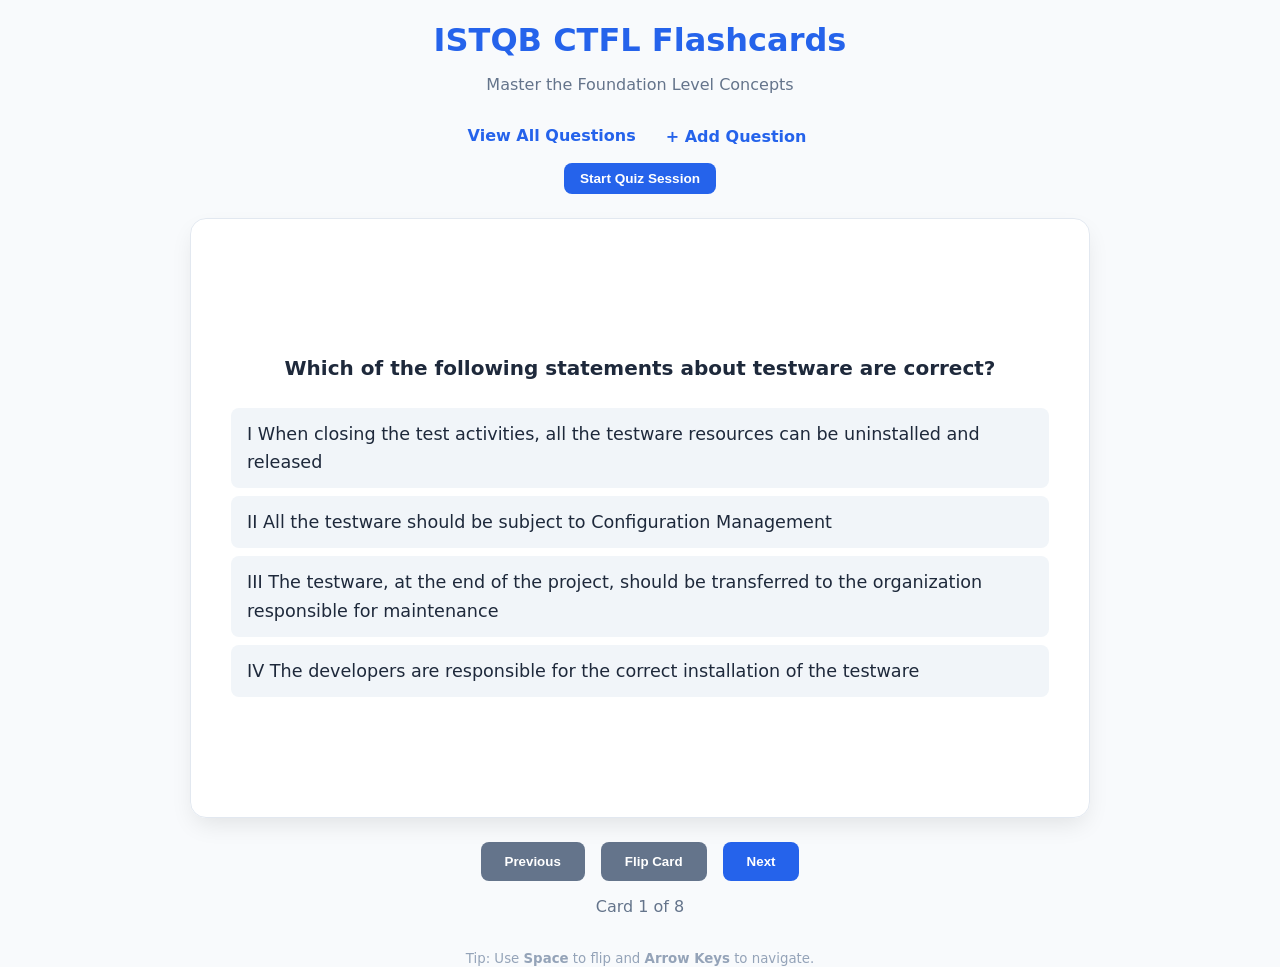
==== index.html @ 3ac11bac "Initial commit" ====
<!DOCTYPE html>
<html lang="en">
<head>
    <meta charset="UTF-8">
    <meta name="viewport" content="width=device-width, initial-scale=1.0">
    <title>ISTQB CTFL Exam Prep</title>
    <link rel="stylesheet" href="style.css">
</head>
<body>

    <main class="app-container">
        <header>
            <h1>ISTQB CTFL Flashcards</h1>
            <p>Master the Foundation Level Concepts</p>
            <nav id="mainNav" style="display: flex; gap: 1.5rem; justify-content: center; font-weight: 600; margin-bottom: 1rem;">
                <a href="list.html" style="color: var(--primary); text-decoration: none;">View All Questions</a>
                <button id="openAdminBtn" style="background: none; border: none; color: var(--primary); font-weight: 600; cursor: pointer; font-size: inherit; font-family: inherit;">+ Add Question</button>
            </nav>
            <div style="margin-bottom: 1.5rem;">
                <button id="startQuizBtn" class="btn primary" style="font-size: 0.85rem; padding: 0.5rem 1rem;">Start Quiz Session</button>
            </div>
        </header>
        
        <section class="flashcard-section">
            <div class="card-viewport" id="cardContainer">
                <div class="card" id="flashcard">
                    <!-- Front Side -->
                    <div class="card-face card-front" id="cardFront"></div>
                    <!-- Back Side -->
                    <div class="card-face card-back" id="cardBack"></div>
                </div>
            </div>

            <div class="navigation-controls">
                <button id="prevBtn" class="btn secondary">Previous</button>
                <button id="flipBtn" class="btn secondary">Flip Card</button>
                <button id="nextBtn" class="btn primary">Next</button>
            </div>

            <div class="status-info">
                <span id="counter">Loading cards...</span>
            </div>
        </section>

        <footer>
            <small>Tip: Use <b>Space</b> to flip and <b>Arrow Keys</b> to navigate.</small>
        </footer>
    </main>

    <!-- Modal for Admin Form -->
    <div id="modalOverlay" class="modal-overlay">
        <!-- Add Question Form Content -->
        <div id="adminModal" class="modal-container" style="display: none;">
            <div class="modal-header">
                <h2>Add New Question</h2>
                <button class="close-modal btn secondary" style="padding: 0.5rem;">&times;</button>
            </div>
            <div class="modal-body">
                <div class="form-group">
                    <label>Question Text</label>
                    <textarea id="qInput" rows="3" placeholder="Enter the question..."></textarea>
                </div>
                <div class="form-group">
                    <label>Options</label>
                    <div id="optionsContainer">
                        <input type="text" class="opt-input" placeholder="Option A">
                        <input type="text" class="opt-input" placeholder="Option B">
                    </div>
                    <button type="button" id="addOptBtn" class="btn secondary" style="padding: 0.4rem 1rem; font-size: 0.8rem;">+ Add Option</button>
                </div>
                <div class="form-group">
                    <label>Correct Answer</label>
                    <input type="text" id="aInput" placeholder="e.g. B (Test Implementation)">
                </div>
                <div class="form-group">
                    <label>Explanation</label>
                    <textarea id="eInput" rows="4" placeholder="Enter the explanation..."></textarea>
                </div>
                <div id="outputArea" style="display:none; margin-top: 1rem;">
                    <label style="font-weight: 600;">Copy this into your questions.json:</label>
                    <div class="json-output" id="jsonResult"></div>
                </div>
            </div>
            <div class="modal-footer">
                <button class="close-modal btn secondary">Cancel</button>
                <button id="generateBtn" class="btn primary">Generate JSON</button>
                <button id="downloadFullBtn" class="btn secondary" style="display: none;">Download questions.json</button>
            </div>
        </div>

        <!-- Shuffle Confirmation Content -->
        <div id="shuffleModal" class="modal-container" style="display: none; max-width: 450px;">
            <div class="modal-header">
                <h2>Start Quiz Session?</h2>
            </div>
            <div class="modal-body">
                <p>This will shuffle the questions and enter <strong>Focus Mode</strong>. Navigation links will be hidden until you end the session.</p>
                <div class="form-group" style="margin-top: 1rem;">
                    <label for="quizItemCount">Number of items to take:</label>
                    <input type="number" id="quizItemCount" min="1" placeholder="Enter number of items">
                    <small id="itemCountError" style="color: #dc2626; display: none; margin-top: 0.25rem; font-weight: 500;"></small>
                </div>
            </div>
            <div class="modal-footer">
                <button id="cancelShuffle" class="btn secondary">Cancel</button>
                <button id="confirmShuffle" class="btn primary">Start Quiz</button>
            </div>
        </div>

        <!-- Quiz/Shuffle Mode Modal -->
        <div id="quizModal" class="modal-container" style="display: none; max-width: 850px;">
            <div class="modal-header">
                <h2>Focus Mode: Shuffled Session</h2>
                <button id="endSessionBtn" class="btn secondary" style="font-size: 0.8rem;">End Session</button>
            </div>
            <div class="modal-body" id="quizModalBody">
                <!-- Question area or Results will be injected here -->
                <div id="quizActiveArea"></div>
            </div>
            <div class="modal-footer">
                <div class="navigation-controls" style="width: 100%; margin-bottom: 0.5rem; justify-content: space-between;">
                    <span id="modalCounter" class="status-info">Loading...</span>
                    <div style="display: flex; gap: 0.5rem;">
                        <button id="modalFlipBtn" class="btn secondary hidden">View Explanation</button>
                        <button id="submitBtn" class="btn primary hidden" disabled>Submit Answer</button>
                    </div>
                </div>
            </div>
        </div>
    </div>

    <script src="script.js"></script>
</body>
</html>
---- style.css ----
:root {
    --bg-color: #f8fafc;
    --card-bg: #ffffff;
    --primary: #2563eb;
    --secondary: #64748b;
    --text-main: #1e293b;
    --text-light: #f8fafc;
    --transition-speed: 0.6s;
}

body {
    font-family: 'Inter', system-ui, -apple-system, sans-serif;
    background-color: var(--bg-color);
    color: var(--text-main);
    margin: 0;
    display: flex;
    justify-content: center;
    align-items: center;
    min-height: 100vh;
}

.app-container {
    width: 90%;
    max-width: 900px;
    text-align: center;
}

header h1 {
    margin-bottom: 0.5rem;
    color: var(--primary);
}

header p {
    color: var(--secondary);
    margin-bottom: 2rem;
}

/* 3D Card Setup */
.card-viewport {
    perspective: 1200px;
    width: 100%;
    height: 600px;
    cursor: pointer;
    margin-bottom: 1.5rem;
}

.card {
    position: relative;
    width: 100%;
    height: 100%;
    transform-style: preserve-3d;
    transition: transform var(--transition-speed) cubic-bezier(0.4, 0, 0.2, 1);
    border-radius: 1rem;
    box-shadow: 0 10px 25px -5px rgba(0, 0, 0, 0.1);
}

.card.flipped {
    transform: rotateY(180deg);
}

.card-face {
    position: absolute;
    inset: 0;
    backface-visibility: hidden;
    display: flex;
    flex-direction: column;
    justify-content: flex-start; /* Changed from center to allow proper scrolling */
    align-items: center;
    padding: 2.5rem;
    border-radius: 1rem;
    font-size: 1.25rem;
    line-height: 1.6;
    overflow-y: auto;
    scrollbar-width: thin;
    scrollbar-color: var(--secondary) transparent;
}

/* Custom scrollbar for Webkit browsers */
.card-face::-webkit-scrollbar {
    width: 6px;
}

.card-face::-webkit-scrollbar-thumb {
    background-color: var(--secondary);
    border-radius: 10px;
}

.q-text {
    font-weight: 600;
    margin-bottom: 1.5rem;
    width: 100%;
}

.options-list {
    list-style-type: none;
    padding: 0;
    margin: 0;
    width: 100%;
    text-align: left;
}

.options-list li {
    background: #f1f5f9;
    margin-bottom: 0.5rem;
    padding: 0.75rem 1rem;
    border-radius: 0.5rem;
    font-size: 1.1rem;
    transition: all 0.2s ease;
    cursor: pointer;
}

/* Interactive Quiz States */
.options-list li.selected {
    background: #dbeafe;
    border: 2px solid var(--primary);
    color: var(--primary);
}

.options-list li.correct {
    background: #dcfce7 !important;
    border: 2px solid #16a34a !important;
    color: #166534 !important;
}

.options-list li.incorrect {
    background: #fee2e2 !important;
    border: 2px solid #dc2626 !important;
    color: #991b1b !important;
}

.options-list li.disabled {
    pointer-events: none;
}

.card-front {
    background: var(--card-bg);
    border: 1px solid #e2e8f0;
    z-index: 2;
}

.card-back {
    background: var(--primary);
    color: var(--text-light);
    transform: rotateY(180deg);
    z-index: 1;
}

.q-container {
    width: 100%;
    margin: auto 0;
}

.a-container {
    text-align: center;
    width: 100%;
    margin: auto 0; /* This centers content vertically IF it's shorter than the card */
}

.a-explanation { font-size: 1.1rem; margin-top: 1rem; text-align: left; }
hr { border: 0; border-top: 1px solid rgba(255,255,255,0.2); margin: 1.5rem 0; }

/* Controls */
.navigation-controls {
    display: flex;
    gap: 1rem;
    justify-content: center;
    margin-bottom: 1rem;
}

.btn {
    padding: 0.75rem 1.5rem;
    border: none;
    border-radius: 0.5rem;
    font-weight: 600;
    cursor: pointer;
    transition: filter 0.2s;
}

.btn.primary { background: var(--primary); color: white; }
.btn.secondary { background: var(--secondary); color: white; }
.btn:hover { filter: brightness(1.1); }

.status-info {
    font-weight: 500;
    color: var(--secondary);
}

footer {
    margin-top: 2rem;
    color: #94a3b8;
}

/* Admin Page Styles */
.form-section {
    background: var(--card-bg);
    padding: 2rem;
    border-radius: 1rem;
    text-align: left;
    box-shadow: 0 4px 6px -1px rgba(0, 0, 0, 0.1);
    margin-top: 1rem;
}

.form-group {
    margin-bottom: 1.5rem;
}

.form-group label {
    display: block;
    font-weight: 600;
    margin-bottom: 0.5rem;
    color: var(--text-main);
}

.form-group input, .form-group textarea {
    width: 100%;
    padding: 0.75rem;
    border: 1px solid #e2e8f0;
    border-radius: 0.5rem;
    font-family: inherit;
    font-size: 1rem;
    box-sizing: border-box;
}

#optionsContainer input {
    margin-bottom: 0.5rem;
}

.json-output {
    background: #1e293b;
    color: #38bdf8;
    padding: 1.5rem;
    border-radius: 0.5rem;
    overflow-x: auto;
    white-space: pre-wrap;
    font-family: 'Courier New', Courier, monospace;
    margin-top: 1rem;
}

/* Modal System */
.modal-overlay {
    display: none;
    position: fixed;
    inset: 0;
    background: rgba(15, 23, 42, 0.75);
    backdrop-filter: blur(4px);
    z-index: 1000;
    justify-content: center;
    align-items: center;
    padding: 1.5rem;
}

.modal-overlay.active {
    display: flex;
}

.modal-container {
    background: var(--card-bg);
    width: 100%;
    max-width: 650px;
    max-height: 90vh;
    border-radius: 1rem;
    box-shadow: 0 25px 50px -12px rgba(0, 0, 0, 0.25);
    display: flex;
    flex-direction: column;
    animation: modalSlideUp 0.3s ease-out;
}

@keyframes modalSlideUp {
    from { transform: translateY(20px); opacity: 0; }
    to { transform: translateY(0); opacity: 1; }
}

.modal-header {
    padding: 1.5rem;
    border-bottom: 1px solid #e2e8f0;
    display: flex;
    justify-content: space-between;
    align-items: center;
}

.modal-header h2 {
    margin: 0;
    font-size: 1.5rem;
    color: var(--primary);
}

.modal-body {
    padding: 1.5rem;
    overflow-y: auto;
}

.modal-footer {
    padding: 1.5rem;
    border-top: 1px solid #e2e8f0;
    display: flex;
    gap: 1rem;
    justify-content: flex-end;
}

.list-view {
    display: flex;
    flex-direction: column;
    gap: 2rem;
    margin: 1rem 0 4rem 0;
}

.list-card {
    background: var(--card-bg);
    padding: 2.5rem;
    border-radius: 1rem;
    box-shadow: 0 4px 6px -1px rgba(0, 0, 0, 0.1);
    border: 1px solid #e2e8f0;
    text-align: left;
    transition: border-color 0.2s ease;
}

.list-card:hover {
    border-color: var(--primary);
}

.list-card-header {
    cursor: pointer;
    display: flex;
    justify-content: space-between;
    align-items: flex-start;
    gap: 1rem;
}

.toggle-icon {
    transition: transform 0.3s ease;
    color: var(--secondary);
    font-size: 0.8rem;
    margin-top: 0.4rem;
}

/* Quiz Modal specific adjustments */
#quizModal .card-viewport {
    height: 500px;
}

.hidden {
    display: none !important;
}
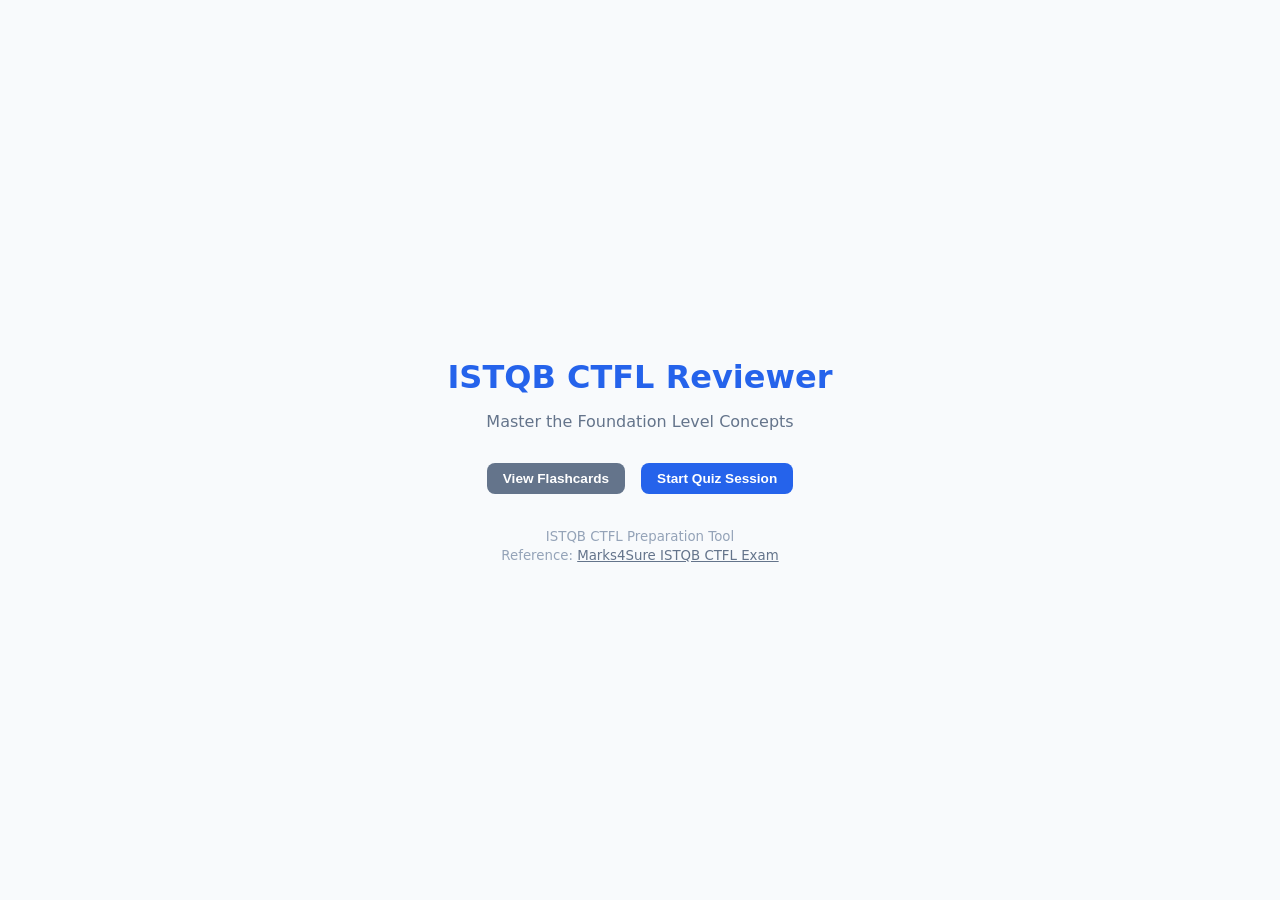
==== commit fb12c04d: "Update styling for resposiveness" ====
--- a/index.html
+++ b/index.html
@@ -10,45 +10,57 @@
 
     <main class="app-container">
         <header>
-            <h1>ISTQB CTFL Flashcards</h1>
+            <h1>ISTQB CTFL Reviewer</h1>
             <p>Master the Foundation Level Concepts</p>
-            <nav id="mainNav" style="display: flex; gap: 1.5rem; justify-content: center; font-weight: 600; margin-bottom: 1rem;">
+            <nav id="mainNav" style="display: none; gap: 1.5rem; justify-content: center; font-weight: 600; margin-bottom: 1rem;">
                 <a href="list.html" style="color: var(--primary); text-decoration: none;">View All Questions</a>
                 <button id="openAdminBtn" style="background: none; border: none; color: var(--primary); font-weight: 600; cursor: pointer; font-size: inherit; font-family: inherit;">+ Add Question</button>
             </nav>
-            <div style="margin-bottom: 1.5rem;">
+            <div style="display: flex; gap: 1rem; justify-content: center; margin-bottom: 1.5rem;">
+                <button id="openFlashcardBtn" class="btn secondary" style="font-size: 0.85rem; padding: 0.5rem 1rem;">View Flashcards</button>
                 <button id="startQuizBtn" class="btn primary" style="font-size: 0.85rem; padding: 0.5rem 1rem;">Start Quiz Session</button>
             </div>
         </header>
         
-        <section class="flashcard-section">
-            <div class="card-viewport" id="cardContainer">
-                <div class="card" id="flashcard">
-                    <!-- Front Side -->
-                    <div class="card-face card-front" id="cardFront"></div>
-                    <!-- Back Side -->
-                    <div class="card-face card-back" id="cardBack"></div>
-                </div>
-            </div>
-
-            <div class="navigation-controls">
-                <button id="prevBtn" class="btn secondary">Previous</button>
-                <button id="flipBtn" class="btn secondary">Flip Card</button>
-                <button id="nextBtn" class="btn primary">Next</button>
-            </div>
-
-            <div class="status-info">
-                <span id="counter">Loading cards...</span>
-            </div>
-        </section>
-
         <footer>
-            <small>Tip: Use <b>Space</b> to flip and <b>Arrow Keys</b> to navigate.</small>
+            <small>
+                ISTQB CTFL Preparation Tool<br>
+                Reference: <a href="https://www.marks4sure.com/ISTQB-CTFL-exam.html" target="_blank" style="color: var(--secondary);">Marks4Sure ISTQB CTFL Exam</a>
+            </small>
         </footer>
     </main>
 
     <!-- Modal for Admin Form -->
     <div id="modalOverlay" class="modal-overlay">
+        <!-- Flashcard Review Modal -->
+        <div id="flashcardModal" class="modal-container" style="display: none; max-width: 850px;">
+            <div class="modal-header">
+                <h2>ISTQB CTFL Questions</h2>
+                <button class="close-modal btn secondary" style="padding: 0.5rem;">&times;</button>
+            </div>
+            <div class="modal-body">
+                <section class="flashcard-section">
+                    <div class="card-viewport" id="cardContainer">
+                        <div class="card" id="flashcard">
+                            <div class="card-face card-front" id="cardFront"></div>
+                            <div class="card-face card-back" id="cardBack"></div>
+                        </div>
+                    </div>
+                </section>
+            </div>
+            <div class="modal-footer" style="flex-direction: column; align-items: stretch; gap: 0.75rem;">
+                <div class="navigation-controls" style="width: 100%; justify-content: space-between; align-items: center; margin-bottom: 0;">
+                    <span id="counter" class="status-info">Loading cards...</span>
+                    <div style="display: flex; gap: 0.5rem; width: 100%;">
+                        <button id="prevBtn" class="btn secondary">Previous</button>
+                        <button id="flipBtn" class="btn secondary">Flip Card</button>
+                        <button id="nextBtn" class="btn primary">Next</button>
+                    </div>
+                </div>
+                <small class="desktop-tip" style="text-align: center; color: var(--secondary);">Tip: Use <b>Space</b> to flip and <b>Arrow Keys</b> to navigate.</small>
+            </div>
+        </div>
+
         <!-- Add Question Form Content -->
         <div id="adminModal" class="modal-container" style="display: none;">
             <div class="modal-header">
@@ -91,7 +103,7 @@
         <!-- Shuffle Confirmation Content -->
         <div id="shuffleModal" class="modal-container" style="display: none; max-width: 450px;">
             <div class="modal-header">
-                <h2>Start Quiz Session?</h2>
+                <h2>Start Practice Test?</h2>
             </div>
             <div class="modal-body">
                 <p>This will shuffle the questions and enter <strong>Focus Mode</strong>. Navigation links will be hidden until you end the session.</p>
@@ -110,7 +122,7 @@
         <!-- Quiz/Shuffle Mode Modal -->
         <div id="quizModal" class="modal-container" style="display: none; max-width: 850px;">
             <div class="modal-header">
-                <h2>Focus Mode: Shuffled Session</h2>
+                <h2>Practice Test</h2>
                 <button id="endSessionBtn" class="btn secondary" style="font-size: 0.8rem;">End Session</button>
             </div>
             <div class="modal-body" id="quizModalBody">
@@ -118,9 +130,9 @@
                 <div id="quizActiveArea"></div>
             </div>
             <div class="modal-footer">
-                <div class="navigation-controls" style="width: 100%; margin-bottom: 0.5rem; justify-content: space-between;">
+                <div class="navigation-controls" style="width: 100%; margin-bottom: 0; justify-content: space-between; align-items: center;">
                     <span id="modalCounter" class="status-info">Loading...</span>
-                    <div style="display: flex; gap: 0.5rem;">
+                    <div style="display: flex; gap: 0.5rem; width: 100%;">
                         <button id="modalFlipBtn" class="btn secondary hidden">View Explanation</button>
                         <button id="submitBtn" class="btn primary hidden" disabled>Submit Answer</button>
                     </div>
--- a/style.css
+++ b/style.css
@@ -41,7 +41,7 @@
     width: 100%;
     height: 600px;
     cursor: pointer;
-    margin-bottom: 1.5rem;
+    /* margin-bottom: 1.5rem; */
 }
 
 .card {
@@ -89,6 +89,7 @@
     font-weight: 600;
     margin-bottom: 1.5rem;
     width: 100%;
+    white-space: pre-wrap;
 }
 
 .options-list {
@@ -107,6 +108,7 @@
     font-size: 1.1rem;
     transition: all 0.2s ease;
     cursor: pointer;
+    white-space: pre-wrap;
 }
 
 /* Interactive Quiz States */
@@ -156,7 +158,12 @@
     margin: auto 0; /* This centers content vertically IF it's shorter than the card */
 }
 
-.a-explanation { font-size: 1.1rem; margin-top: 1rem; text-align: left; }
+.a-explanation { 
+    font-size: 1.1rem; 
+    margin-top: 1rem; 
+    text-align: left; 
+    white-space: pre-wrap;
+}
 hr { border: 0; border-top: 1px solid rgba(255,255,255,0.2); margin: 1.5rem 0; }
 
 /* Controls */
@@ -165,6 +172,14 @@
     gap: 1rem;
     justify-content: center;
     margin-bottom: 1rem;
+    flex-wrap: wrap; /* Prevents buttons from pushing past container boundaries */
+}
+
+/* Targets the button groups inside the navigation controls */
+.navigation-controls > div {
+    display: flex;
+    gap: 0.5rem;
+    justify-content: center;
 }
 
 .btn {
@@ -341,3 +356,71 @@
 .hidden {
     display: none !important;
 }
+
+/* Quiz Result and Explanation Classes */
+.quiz-result-title { color: var(--primary); margin-bottom: 1.5rem; font-size: 2rem; }
+.quiz-result-label { font-size: 1.5rem; margin-bottom: 0.5rem; }
+.quiz-result-score { font-size: 3rem; font-weight: 800; margin-bottom: 0.5rem; }
+.quiz-result-percentage { font-size: 1.5rem; margin-bottom: 2.5rem; }
+.quiz-explanation-container { margin-top: 2rem; border-top: 2px solid #e2e8f0; padding-top: 1.5rem; }
+.quiz-answer-header { color: var(--primary); font-weight: 700; font-size: 1.2rem; margin-bottom: 1rem; text-align: center; }
+
+/* Mobile Responsive Adjustments */
+@media (max-width: 768px) {
+    .app-container {
+        width: 95%;
+    }
+
+    header h1 {
+        font-size: 1.5rem;
+    }
+
+    header p {
+        margin-bottom: 1.5rem;
+        font-size: 0.9rem;
+    }
+
+    .card-viewport {
+        height: 500px;
+    }
+
+    .card-face {
+        padding: 1.5rem;
+        font-size: 1rem;
+    }
+
+    .q-text {
+        font-size: 1.1rem;
+    }
+
+    .options-list li {
+        font-size: 0.95rem;
+        padding: 0.6rem 0.8rem;
+    }
+
+    .a-explanation {
+        font-size: 0.95rem;
+    }
+
+    .quiz-result-title { font-size: 1.5rem; }
+    .quiz-result-label { font-size: 1.1rem; }
+    .quiz-result-score { font-size: 2.2rem; }
+    .quiz-result-percentage { font-size: 1.1rem; }
+
+    .desktop-tip {
+        display: none;
+    }
+
+    /* Responsive Modal Buttons */
+    .modal-footer, 
+    .navigation-controls, 
+    .navigation-controls > div {
+        /* flex-direction: column !important; */
+        align-items: stretch !important;
+        gap: 0.75rem !important;
+    }
+
+    .modal-footer .btn {
+        width: 100%;
+    }
+}
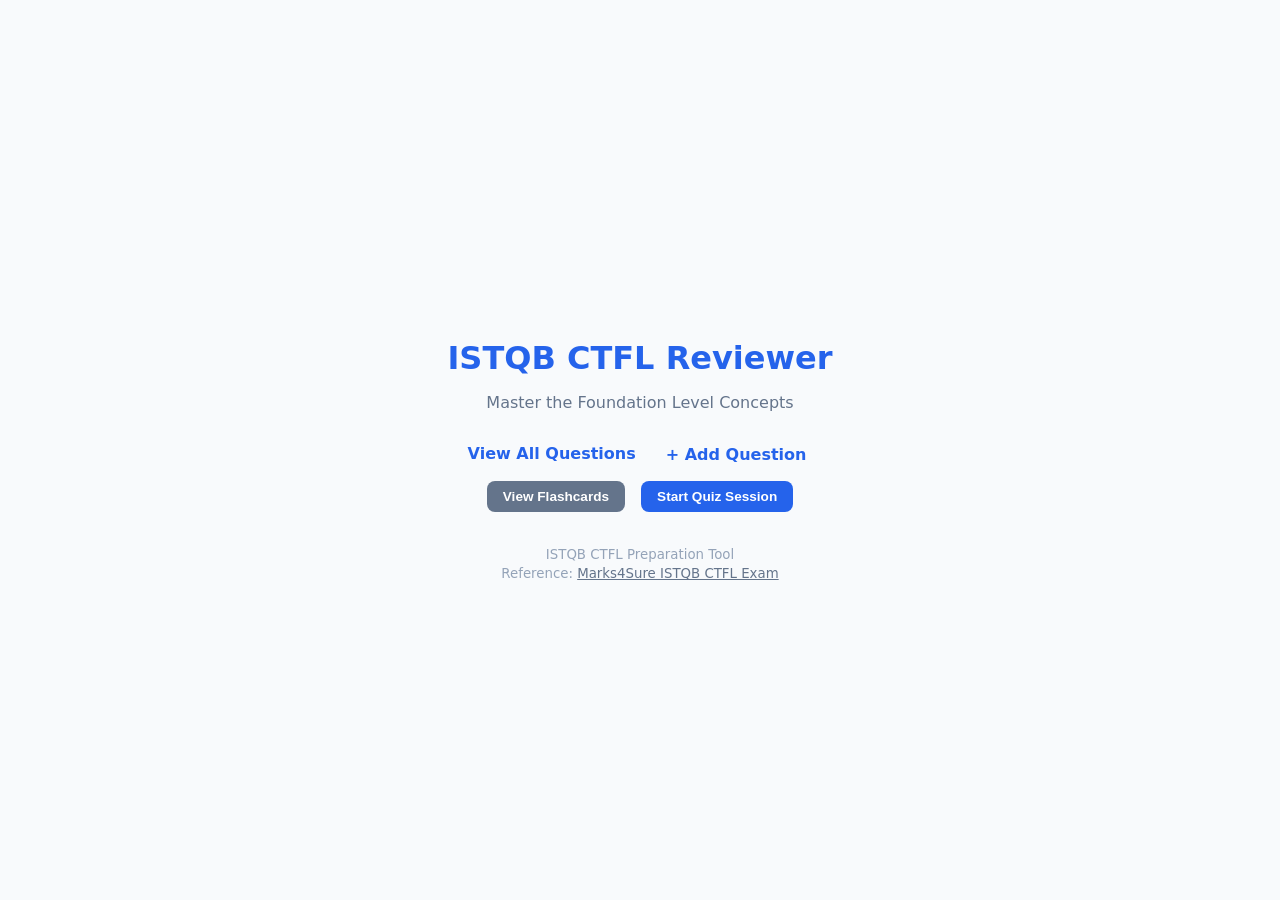
==== commit 1cf7d2a4: "show all questions button" ====
--- a/index.html
+++ b/index.html
@@ -12,11 +12,11 @@
         <header>
             <h1>ISTQB CTFL Reviewer</h1>
             <p>Master the Foundation Level Concepts</p>
-            <nav id="mainNav" style="display: none; gap: 1.5rem; justify-content: center; font-weight: 600; margin-bottom: 1rem;">
+            <nav id="mainNav" style="display: flex; gap: 1.5rem; justify-content: center; font-weight: 600; margin-bottom: 1rem;">
                 <a href="list.html" style="color: var(--primary); text-decoration: none;">View All Questions</a>
                 <button id="openAdminBtn" style="background: none; border: none; color: var(--primary); font-weight: 600; cursor: pointer; font-size: inherit; font-family: inherit;">+ Add Question</button>
             </nav>
-            <div style="display: flex; gap: 1rem; justify-content: center; margin-bottom: 1.5rem;">
+            <div class="dashboard-controls">
                 <button id="openFlashcardBtn" class="btn secondary" style="font-size: 0.85rem; padding: 0.5rem 1rem;">View Flashcards</button>
                 <button id="startQuizBtn" class="btn primary" style="font-size: 0.85rem; padding: 0.5rem 1rem;">Start Quiz Session</button>
             </div>
@@ -51,7 +51,7 @@
             <div class="modal-footer" style="flex-direction: column; align-items: stretch; gap: 0.75rem;">
                 <div class="navigation-controls" style="width: 100%; justify-content: space-between; align-items: center; margin-bottom: 0;">
                     <span id="counter" class="status-info">Loading cards...</span>
-                    <div style="display: flex; gap: 0.5rem; width: 100%;">
+                    <div class="button-group">
                         <button id="prevBtn" class="btn secondary">Previous</button>
                         <button id="flipBtn" class="btn secondary">Flip Card</button>
                         <button id="nextBtn" class="btn primary">Next</button>
@@ -123,16 +123,16 @@
         <div id="quizModal" class="modal-container" style="display: none; max-width: 850px;">
             <div class="modal-header">
                 <h2>Practice Test</h2>
-                <button id="endSessionBtn" class="btn secondary" style="font-size: 0.8rem;">End Session</button>
+                <button id="endSessionBtn" class="btn secondary" style="font-size: 0.85rem; padding: 0.5rem">&times;</button>
             </div>
             <div class="modal-body" id="quizModalBody">
                 <!-- Question area or Results will be injected here -->
                 <div id="quizActiveArea"></div>
             </div>
             <div class="modal-footer">
-                <div class="navigation-controls" style="width: 100%; margin-bottom: 0; justify-content: space-between; align-items: center;">
+                <div class="navigation-controls" style="width: 100%; justify-content: space-between; align-items: center;">
                     <span id="modalCounter" class="status-info">Loading...</span>
-                    <div style="display: flex; gap: 0.5rem; width: 100%;">
+                    <div class="button-group">
                         <button id="modalFlipBtn" class="btn secondary hidden">View Explanation</button>
                         <button id="submitBtn" class="btn primary hidden" disabled>Submit Answer</button>
                     </div>
--- a/style.css
+++ b/style.css
@@ -41,7 +41,6 @@
     width: 100%;
     height: 600px;
     cursor: pointer;
-    /* margin-bottom: 1.5rem; */
 }
 
 .card {
@@ -171,14 +170,14 @@
     display: flex;
     gap: 1rem;
     justify-content: center;
-    margin-bottom: 1rem;
-    flex-wrap: wrap; /* Prevents buttons from pushing past container boundaries */
+    flex-wrap: wrap; /* Allows items to wrap to the next line */
 }
 
 /* Targets the button groups inside the navigation controls */
 .navigation-controls > div {
     display: flex;
     gap: 0.5rem;
+    flex-wrap: wrap; /* Allows buttons to wrap */
     justify-content: center;
 }
 
@@ -310,6 +309,16 @@
     display: flex;
     gap: 1rem;
     justify-content: flex-end;
+    flex-wrap: wrap; /* Ensures footer buttons stack on small screens/narrow modals */
+}
+
+/* Dashboard controls */
+.dashboard-controls {
+    display: flex;
+    gap: 1rem;
+    justify-content: center;
+    margin-bottom: 1.5rem;
+    flex-wrap: wrap; /* Allows dashboard buttons to wrap */
 }
 
 .list-view {
@@ -411,16 +420,26 @@
         display: none;
     }
 
-    /* Responsive Modal Buttons */
-    .modal-footer, 
-    .navigation-controls, 
-    .navigation-controls > div {
-        /* flex-direction: column !important; */
+    /* Full Screen Modals for Mobile (excluding shuffleModal) */
+    #flashcardModal, #quizModal, #adminModal {
+        position: fixed;
+        inset: 0;
+        max-width: 100% !important;
+        height: 100vh !important;
+        max-height: 100vh !important;
+        border-radius: 0;
+    }
+
+    /* Responsive Buttons and Containers */
+    #mainNav,
+    .navigation-controls,
+    .modal-footer {
+        flex-direction: column !important;
         align-items: stretch !important;
         gap: 0.75rem !important;
     }
 
-    .modal-footer .btn {
-        width: 100%;
-    }
-}
+    .btn {
+        text-align: center;
+    }
+}
